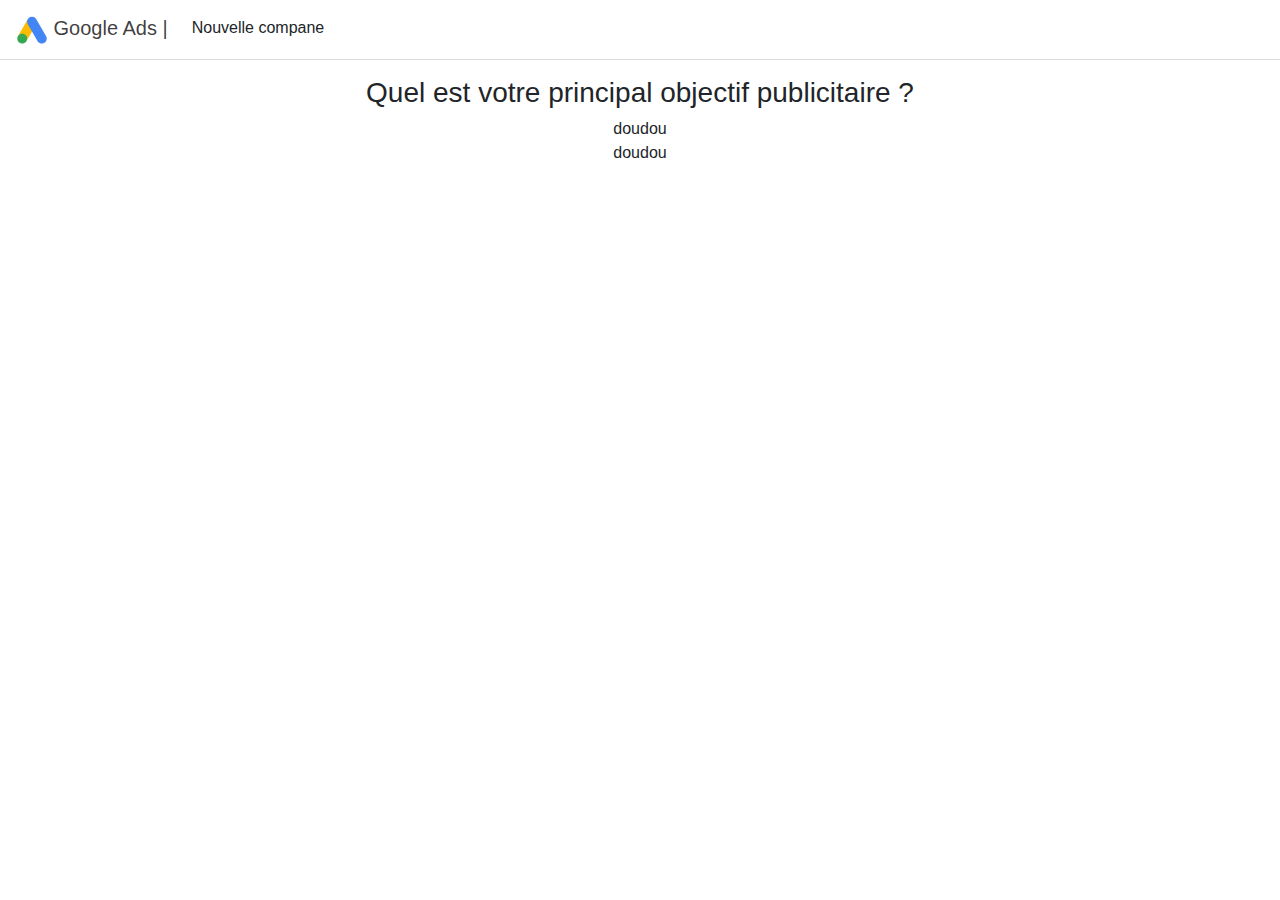
==== googleAds/index.html @ 58709b31 "first commit" ====
<!DOCTYPE html>
<html lang="en" dir="ltr">
  <head>
    <meta charset="utf-8">
    <meta name="viewport" content="width=device-width, initial-scale=1, shrink-to-fit=no">
    <meta http-equiv="X-UA-Compatible" content="IE=edge">
    <link rel="icon" href="images/ads_favicon.ico">
    <link rel="stylesheet" href="css/bootstrap.min.css">
    <title>Google AdSense</title>
    <style media="screen">
      .navbar{
        border-bottom: 1px solid #dadce0;
      }
      .navbar-brand{
        color: rgba(0,0,0,.77);
        font-family: 'Roboto', sans-serif;
      }
    </style>
  </head>
  <body>
   <nav class="navbar navbar-expand-sm">
         <div class="navbar-nav">
           <div class="navbar-brand"><img src="images/ads_favicon.ico" alt=""> Google Ads |</div>
           <div class="nav-item nav-link">Nouvelle compane</div>
         </div>
   </nav>
     <div class="container">
          <h3 class="mt-3 text-center">Quel est votre principal objectif publicitaire ?</h3>
          <section class="text-center">
            <div class="">
              doudou
            </div>
            <div class="">
              doudou
            </div>
          </section>

     </div>
  </body>
</html>
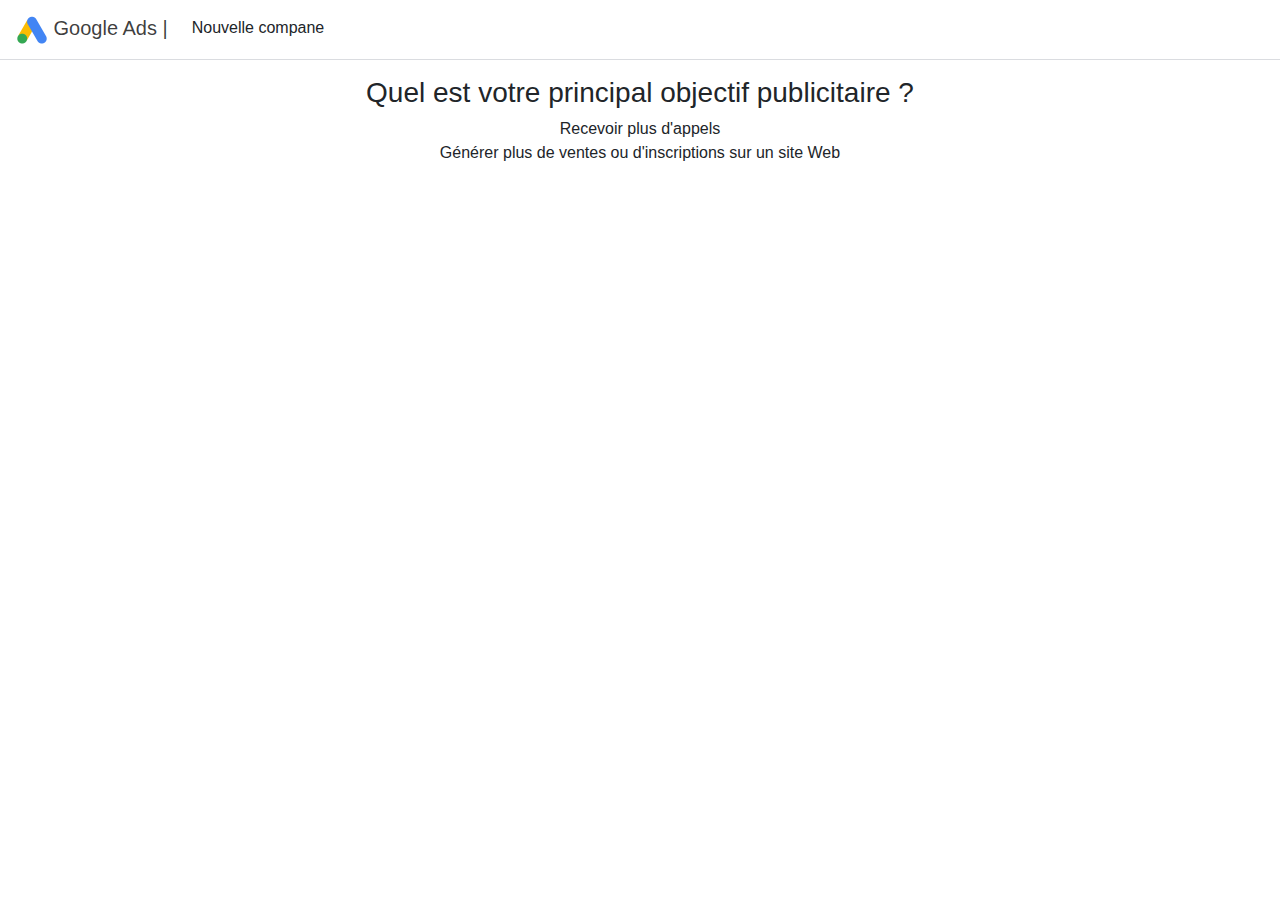
==== commit 5e68554c: "2 commit" ====
--- a/googleAds/index.html
+++ b/googleAds/index.html
@@ -27,11 +27,11 @@
      <div class="container">
           <h3 class="mt-3 text-center">Quel est votre principal objectif publicitaire ?</h3>
           <section class="text-center">
-            <div class="">
-              doudou
+            <div class="col align-self-center">
+              Recevoir plus d'appels
             </div>
-            <div class="">
-              doudou
+            <div class="col align-self-center">
+              Générer plus de ventes ou d'inscriptions sur un site Web
             </div>
           </section>
 
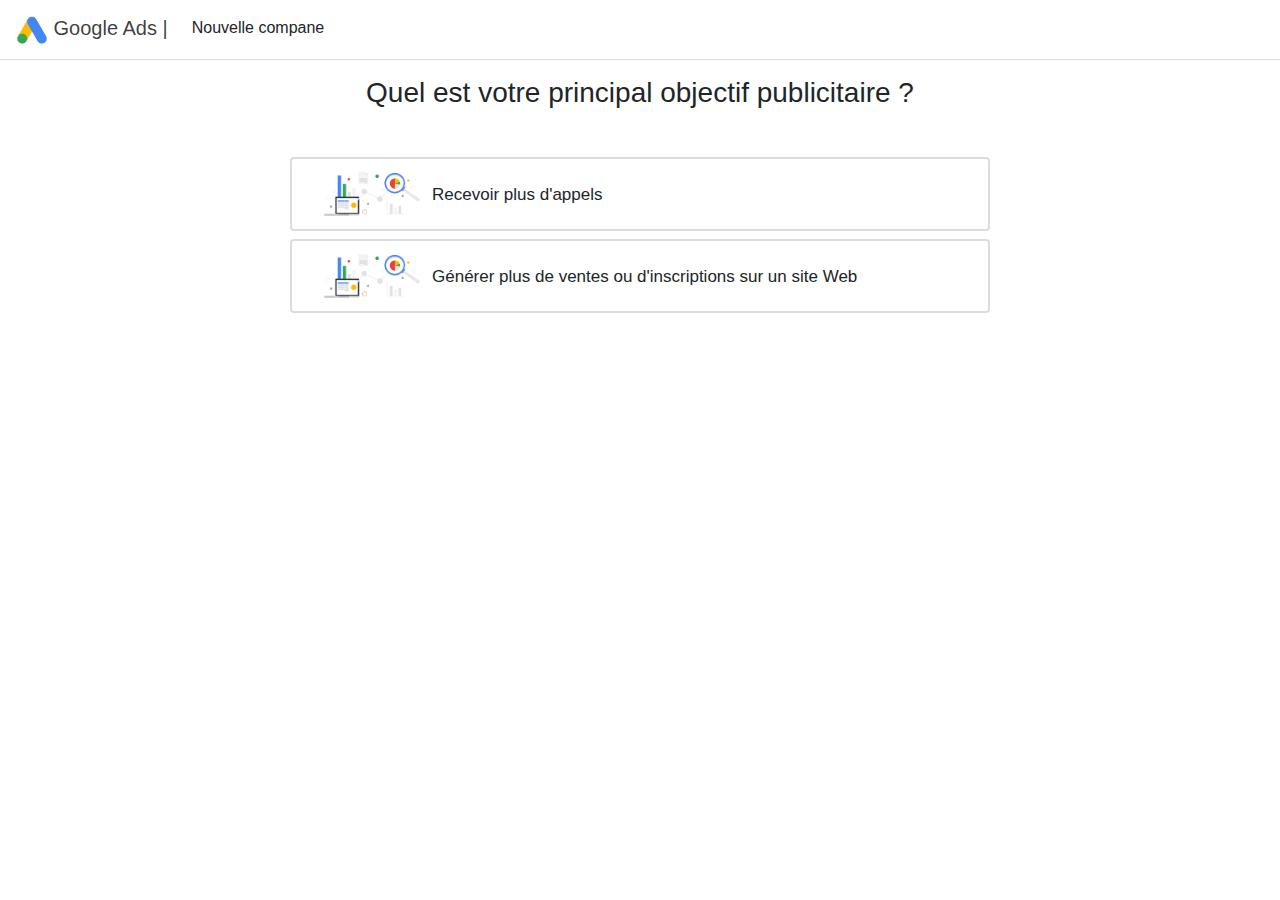
==== commit 9750e809: "up" ====
--- a/googleAds/index.html
+++ b/googleAds/index.html
@@ -15,6 +15,25 @@
         color: rgba(0,0,0,.77);
         font-family: 'Roboto', sans-serif;
       }
+      .coll{
+        align-content: center;
+        align-items: center;
+        align-self: center;
+        border: 2px solid #dadce0;
+        border-radius: 4px;
+        cursor: pointer;
+        display: flex;
+        height: 60px;
+        margin: 0 0 8px;
+        padding: 35px 30px 35px;
+        }
+        .container{
+          max-width: 730px;
+        }
+        .csstext{
+          font-size: 17px;
+          margin-left: 10px;
+        }
     </style>
   </head>
   <body>
@@ -25,13 +44,14 @@
          </div>
    </nav>
      <div class="container">
+    
           <h3 class="mt-3 text-center">Quel est votre principal objectif publicitaire ?</h3>
-          <section class="text-center">
-            <div class="col align-self-center">
-              Recevoir plus d'appels
+          <section class="text-center mt-5">
+            <div class="coll col-12 align-self-center">
+              <img src="images/ads.png" alt="" width="100px"><span class="csstext">Recevoir plus d'appels</span>
             </div>
-            <div class="col align-self-center">
-              Générer plus de ventes ou d'inscriptions sur un site Web
+            <div class="coll col-12 align-self-center">
+              <img src="images/ads.png" alt="" width="100px"><span class="csstext">Générer plus de ventes ou d'inscriptions sur un site Web</span>
             </div>
           </section>
 
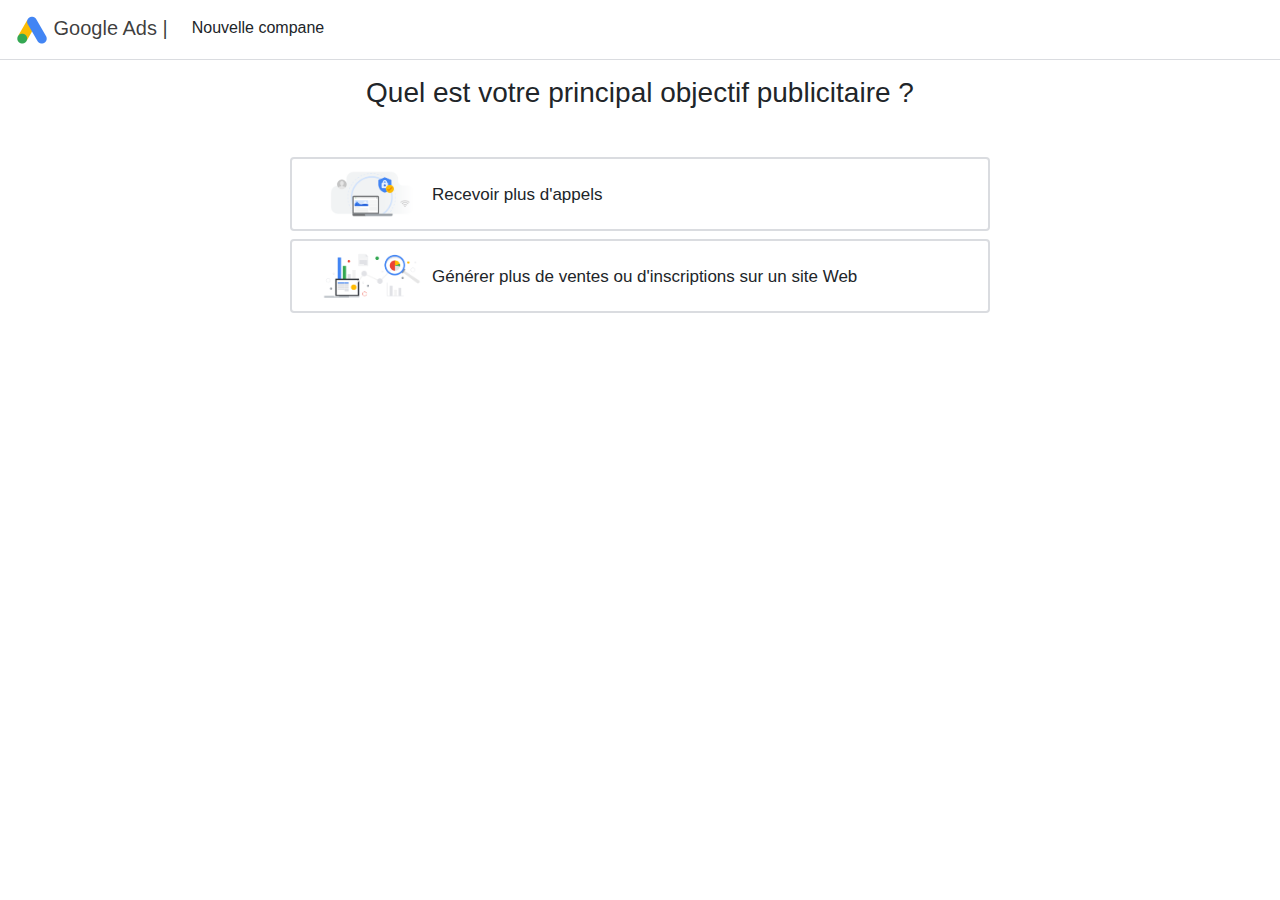
==== commit 336529df: "up" ====
--- a/googleAds/index.html
+++ b/googleAds/index.html
@@ -48,7 +48,7 @@
           <h3 class="mt-3 text-center">Quel est votre principal objectif publicitaire ?</h3>
           <section class="text-center mt-5">
             <div class="coll col-12 align-self-center">
-              <img src="images/ads.png" alt="" width="100px"><span class="csstext">Recevoir plus d'appels</span>
+              <img src="images/sec.png" alt="" width="100px"><span class="csstext">Recevoir plus d'appels</span>
             </div>
             <div class="coll col-12 align-self-center">
               <img src="images/ads.png" alt="" width="100px"><span class="csstext">Générer plus de ventes ou d'inscriptions sur un site Web</span>
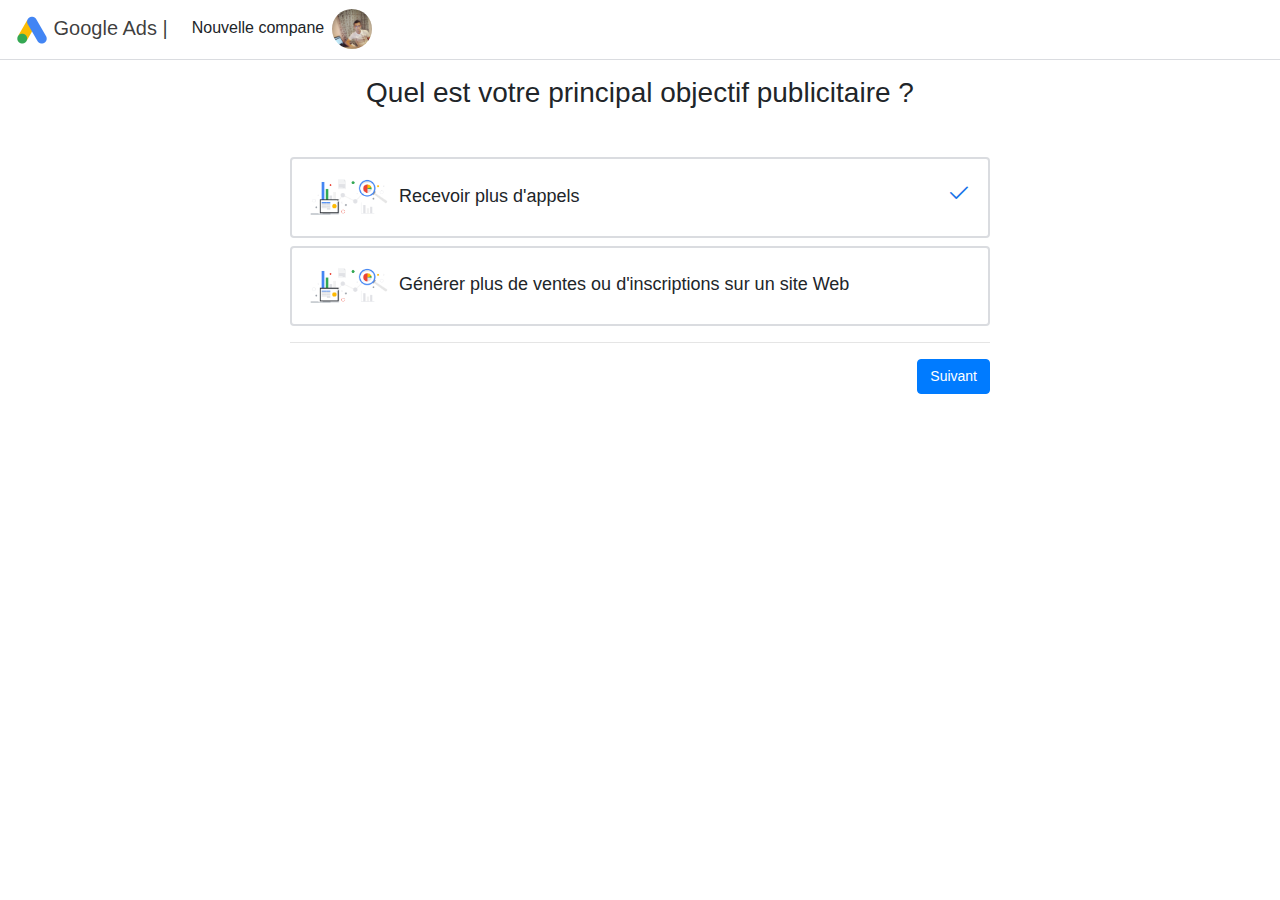
==== commit 8a195293: "up" ====
--- a/googleAds/index.html
+++ b/googleAds/index.html
@@ -6,6 +6,7 @@
     <meta http-equiv="X-UA-Compatible" content="IE=edge">
     <link rel="icon" href="images/ads_favicon.ico">
     <link rel="stylesheet" href="css/bootstrap.min.css">
+    <link rel="stylesheet" href="https://cdn.jsdelivr.net/npm/bootstrap-icons@1.8.1/font/bootstrap-icons.css">
     <title>Google AdSense</title>
     <style media="screen">
       .navbar{
@@ -22,39 +23,52 @@
         border: 2px solid #dadce0;
         border-radius: 4px;
         cursor: pointer;
-        display: flex;
         height: 60px;
         margin: 0 0 8px;
-        padding: 35px 30px 35px;
+        padding: 17px;
+        height: auto;
         }
+
         .container{
           max-width: 730px;
         }
         .csstext{
-          font-size: 17px;
+          font-family: Google Sans,Roboto,Helvetica,sans-serif;
+          font-size: 18px;
           margin-left: 10px;
+        }
+        .bi{
+          color: #1a73e8;
+          font-size: 25px;
+          visibility:visible;
+         }
+        .btn{
+          font-size: 14px;
+          cursor: pointer;
         }
     </style>
   </head>
   <body>
-   <nav class="navbar navbar-expand-sm">
+   <nav class="navbar navbar-expand-sm" >
          <div class="navbar-nav">
            <div class="navbar-brand"><img src="images/ads_favicon.ico" alt=""> Google Ads |</div>
            <div class="nav-item nav-link">Nouvelle compane</div>
          </div>
+          <img class="rounded-circle float-left" src="images/avatar.jpeg" alt="" width="40px">
    </nav>
+
      <div class="container">
-    
           <h3 class="mt-3 text-center">Quel est votre principal objectif publicitaire ?</h3>
-          <section class="text-center mt-5">
-            <div class="coll col-12 align-self-center">
-              <img src="images/sec.png" alt="" width="100px"><span class="csstext">Recevoir plus d'appels</span>
+          <section class="mt-5">
+            <div class="coll col-12">
+              <img src="images/ads.png" alt="" width="80px"><span class="csstext">Recevoir plus d'appels</span><i class="bi bi-check2" style="float: right;"></i>
             </div>
-            <div class="coll col-12 align-self-center">
-              <img src="images/ads.png" alt="" width="100px"><span class="csstext">Générer plus de ventes ou d'inscriptions sur un site Web</span>
+            <div class="coll col-12">
+              <img src="images/ads.png" alt="" width="80px"><span class="csstext">Générer plus de ventes ou d'inscriptions sur un site Web</span>
             </div>
           </section>
-
+         <hr>
+         <button class="btn btn-primary" type="button" name="button" style="float:right">Suivant</button>
      </div>
   </body>
 </html>
